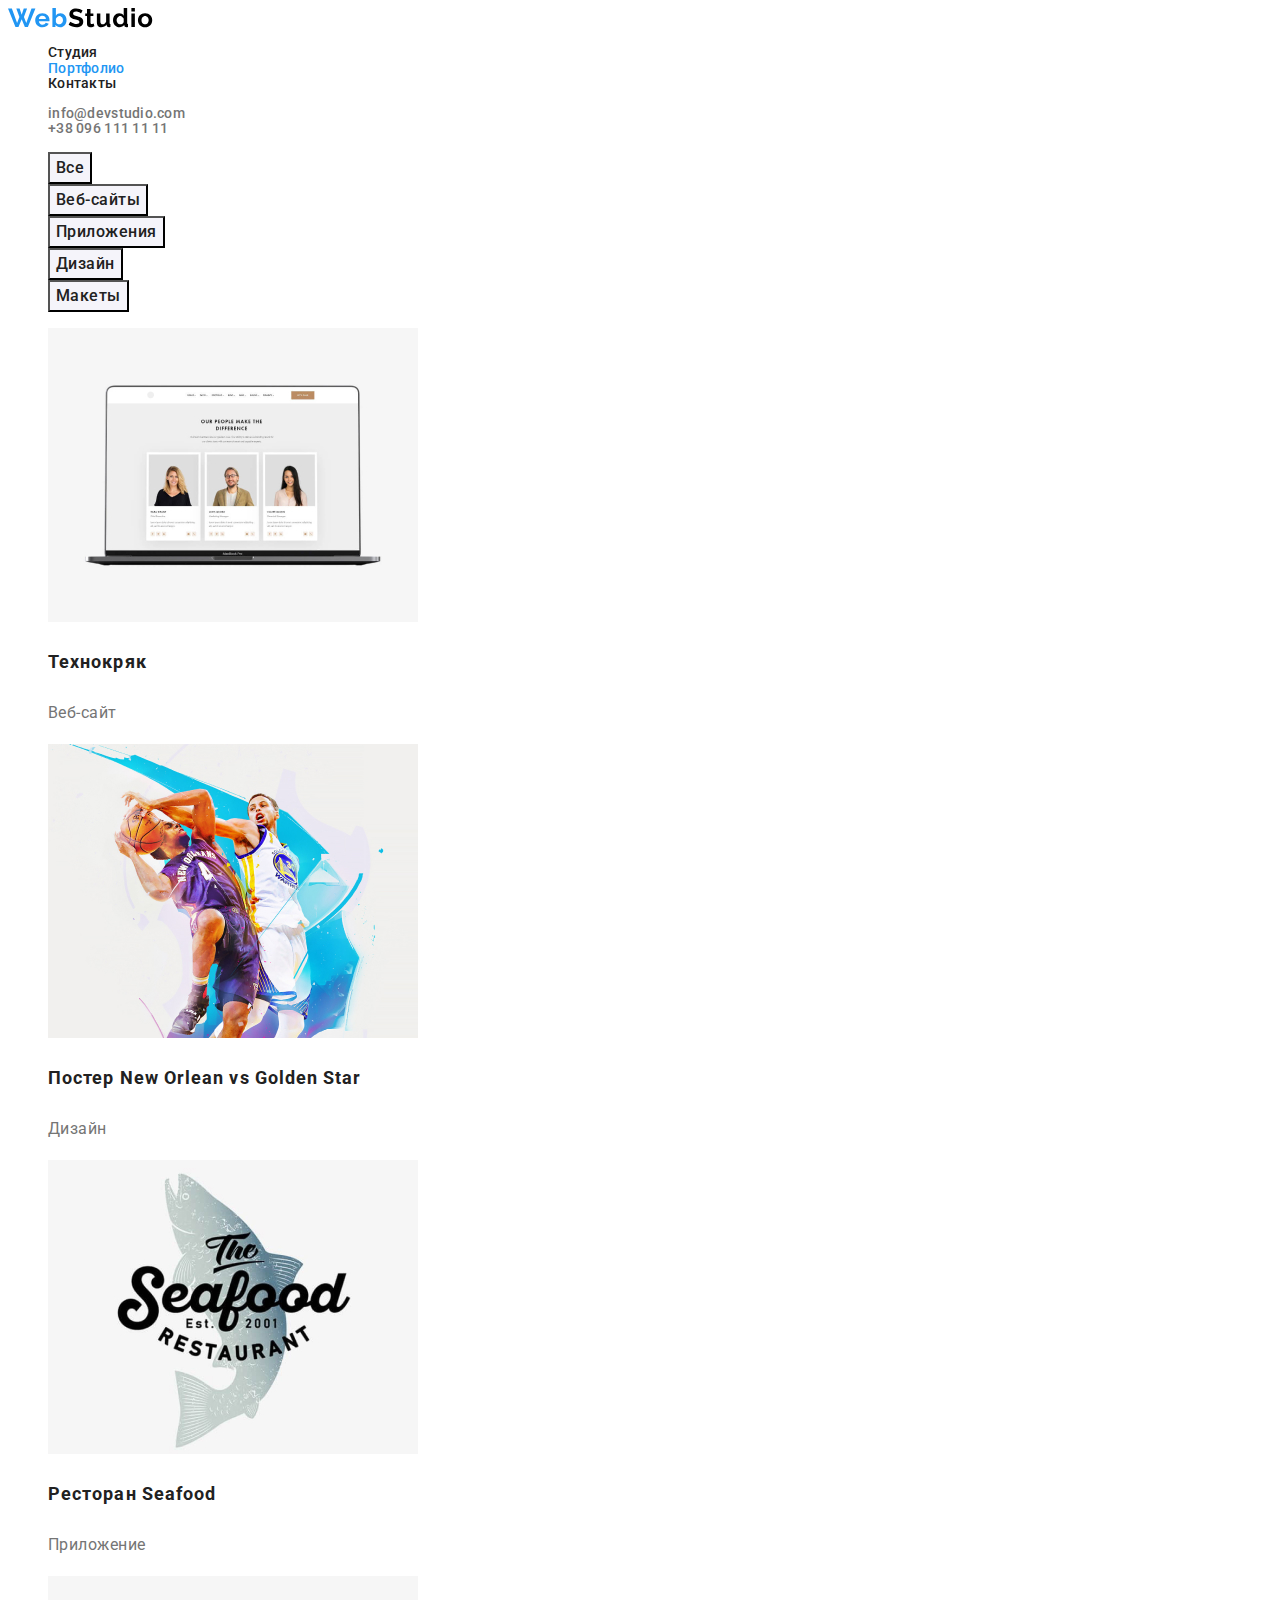
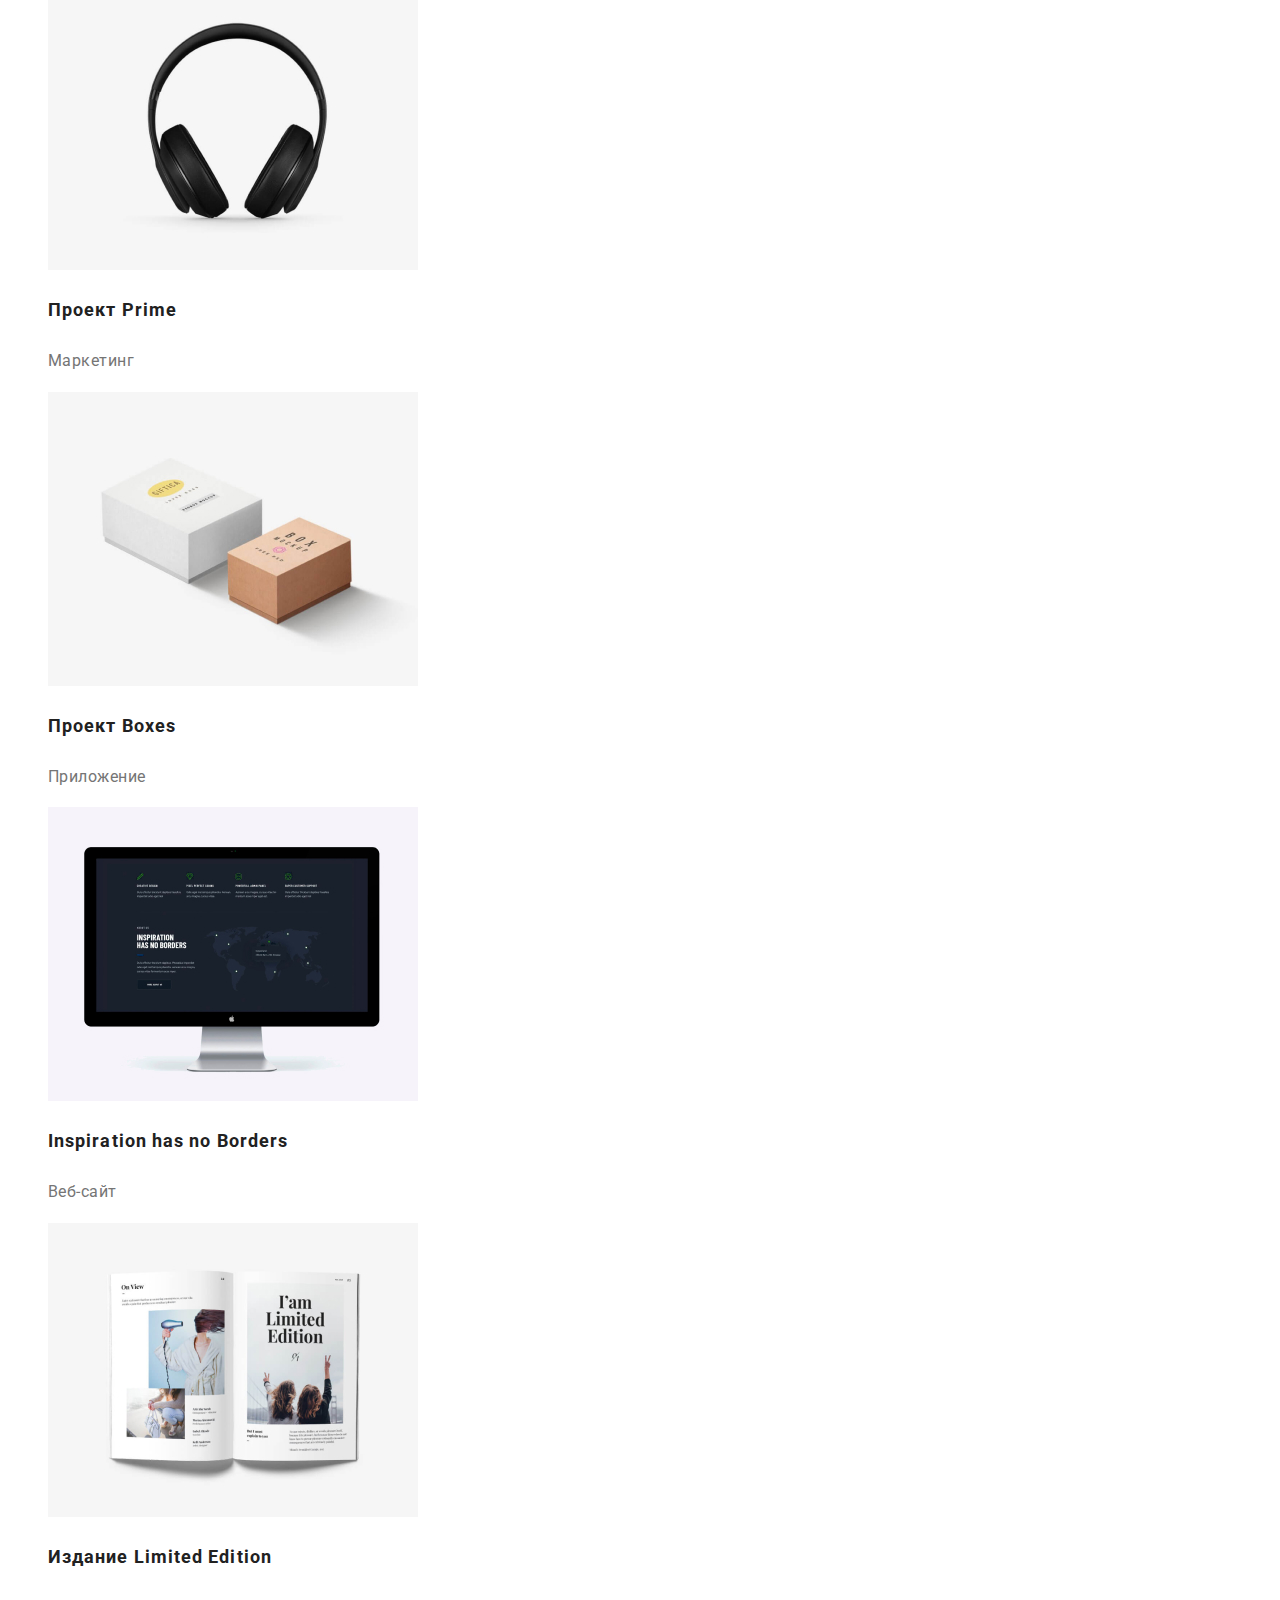
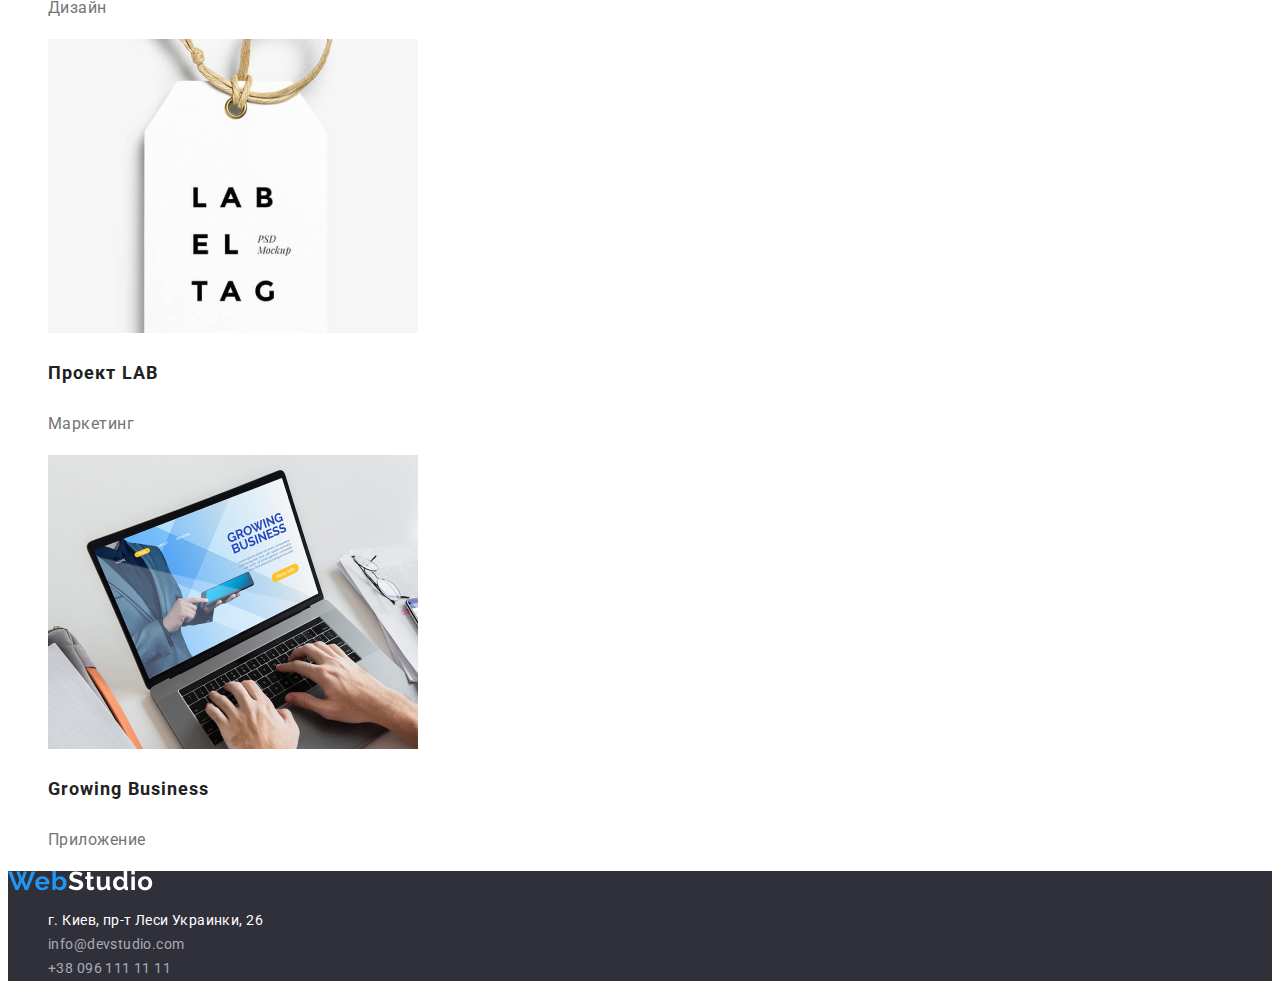
==== portfolio.html @ 73bbd06a "Added files from previous hw" ====
<!DOCTYPE html>
<html lang="en">
<head>
    <meta charset="UTF-8">
    <meta name="viewport" content="width=device-width, initial-scale=1.0">
    <title>Портфолио</title>
    <link rel="preconnect" href="https://fonts.gstatic.com">
    <link href="https://fonts.googleapis.com/css2?family=Roboto:wght@400;500;700;900&display=swap" rel="stylesheet">
    <link rel="stylesheet" href="./css/styles.css">
</head>
<body>
    <header class="site-header">
        <nav>
            <a href="index.html" class="logo">
                <img src="images/WebStudio.svg" alt="Логотип">
            </a>
            <ul class="navigation list">
                <li><a href="index.html">Студия</a></li>
                <li><a class="current" href="./portfolio.html">Портфолио</a></li>
                <li><a href="">Контакты</a></li>
            </ul>
        </nav>
        <ul class="header-contacts list">
            <li><a href="mailto:info@devstudio.com">info@devstudio.com</a></li>
            <li><a href="tel:380961111111">+38 096 111 11 11</a></li>
        </ul>
    </header>
    <main>
        <section>
            <ul class="list filters">
                <li><button type="button">Все</button></li>
                <li><button type="button">Веб-сайты</button></li>
                <li><button type="button">Приложения</button></li>
                <li><button type="button">Дизайн</button></li>
                <li><button type="button">Макеты</button></li>
            </ul>
            <ul class="list portfolio">
                <li>
                    <a href="">
                        <img src="images/technokryak.jpg" alt="website mockup">
                        <h3>Технокряк</h3>
                        <p>Веб-сайт</p>
                    </a>
                </li>
                <li>
                    <a href="">
                        <img src="images/poster.jpg" alt="basketball players">
                        <h3>Постер New Orlean vs Golden Star</h3>
                        <p>Дизайн</p>
                    </a>
                </li><li>
                    <a href="">
                        <img src="images/seafood.jpg" alt="reustorant's logo">
                        <h3>Ресторан Seafood</h3>
                        <p>Приложение</p>
                    </a>
                </li><li>
                    <a href="">
                        <img src="images/prime.jpg" alt="headphones">
                        <h3>Проект Prime</h3>
                        <p>Маркетинг</p>
                    </a>
                </li><li>
                    <a href="">
                        <img src="images/boxes.jpg" alt="boxes">
                        <h3>Проект Boxes</h3>
                        <p>Приложение</p>
                    </a>
                </li><li>
                    <a href="">
                        <img src="images/inspiration.jpg" alt="website mockup">
                        <h3>Inspiration has no Borders</h3>
                        <p>Веб-сайт</p>
                    </a>
                </li><li>
                    <a href="">
                        <img src="images/limited.jpg" alt="book mockup">
                        <h3>Издание Limited Edition</h3>
                        <p>Дизайн</p>
                    </a>
                </li><li>
                    <a href="">
                        <img src="images/lab.jpg" alt="label mockup">
                        <h3>Проект LAB</h3>
                        <p>Маркетинг</p>
                    </a>
                </li><li>
                    <a href="">
                        <img src="images/business.jpg" alt="application mockup">
                        <h3>Growing Business</h3>
                        <p>Приложение</p>
                    </a>
                </li>
            </ul>
        </section>
    </main>
    <footer class="site-footer">
        <a href="index.html" class="logo">
            <img src="images/FooterLogo.svg" alt="Логотип">
        </a>
        <address class="footer-contacts">
            <ul class="list">
                <li>г. Киев, пр-т Леси Украинки, 26</li>
                <li><a href="mailto:info@devstudio.com">info@devstudio.com</a></li>
                <li><a href="tel:+380961111111">+38 096 111 11 11</a></li>
            </ul>
        </address>
    </footer>
</body>
</html>
---- css/styles.css ----
:root {
  --primary-text-color: #212121;
  --secondary-text-color: #757575;
  --accent-color: #2196f3;
  --secondary-accent-color: #ffffff;
  --hero-background-color: #2f303a;
  --primary-background: #ffffff;
  --secondary-background: #f5f4fa;
}

body {
  font-family: "Roboto", sans-serif;
  background-color: var(--primary-background);
}

/* Header */

.navigation a {
  color: var(--primary-text-color);
  text-decoration: none;
}

.site-header a:hover,
.site-header a:focus {
  color: var(--accent-color);
}

.header-contacts a {
  color: var(--secondary-text-color);
  text-decoration: none;
}

.site-header {
  font-weight: 500;
  font-size: 14px;
  line-height: 1.1;
  letter-spacing: 0.02em;
}

.navigation .current {
  color: var(--accent-color);
}

/* Hero */

.hero {
  background-color: var(--hero-background-color);

  text-align: center;
  letter-spacing: 0.06em;
}

.hero h1 {
  color: var(--secondary-accent-color);

  font-weight: 900;
  font-size: 44px;
  line-height: 1.36;
  text-transform: uppercase;
}

.hero a {
  color: var(--secondary-accent-color);
  background-color: var(--accent-color);

  font-weight: 700;
  font-size: 16px;
  line-height: 1.87;
  text-decoration: none;
}

/* Main index.html */

.advantages h3 {
  color: var(--primary-text-color);

  font-weight: 700;
  font-size: 14px;
  line-height: 1.14;
  letter-spacing: 0.03em;
  text-transform: uppercase;
}

.advantages p {
  color: var(--secondary-text-color);

  font-weight: 400;
  font-size: 14px;
  line-height: 1.71;
  letter-spacing: 0.03em;
}

.header {
  color: var(--primary-text-color);

  font-weight: 700;
  font-size: 36px;
  line-height: 1.16;
  letter-spacing: 0.03em;
}

.team {
  background-color: var(--secondary-background);
}

.team .list {
  color: var(--primary-text-color);

  font-weight: 500;
  font-size: 16px;
  line-height: 1.8;
  letter-spacing: 0.03em;
}

.team p {
  color: var(--secondary-text-color);

  font-weight: 400;
}

.list {
  list-style: none;
  font-style: normal;
}

/* Footer */

.site-footer {
  background: var(--hero-background-color);
}

.footer-contacts {
  color: var(--secondary-accent-color);

  font-weight: 400;
  font-size: 14px;
  line-height: 1.71;
  letter-spacing: 0.03em;
}

.footer-contacts a {
  color: rgba(255, 255, 255, 0.6);

  text-decoration: none;
}

/* Main portfolio.html */

.filters button {
  background-color: var(--secondary-background);
  color: var(--primary-text-color);

  font-family: inherit;
  font-weight: 500;
  font-size: 16px;
  line-height: 1.62;
  letter-spacing: 0.03em;
}

.filters button:hover,
.filters button:focus,
.filters button:active {
  background-color: var(--accent-color);
  color: var(--secondary-accent-color);
}

.portfolio a {
  text-decoration: none;
}

.portfolio h3 {
  color: var(--primary-text-color);

  font-weight: 700;
  font-size: 18px;
  line-height: 2;
  letter-spacing: 0.06em;
}

.portfolio p {
  color: var(--secondary-text-color);

  font-weight: 400;
  font-size: 16px;
  line-height: 1.87;
  letter-spacing: 0.03em;
}
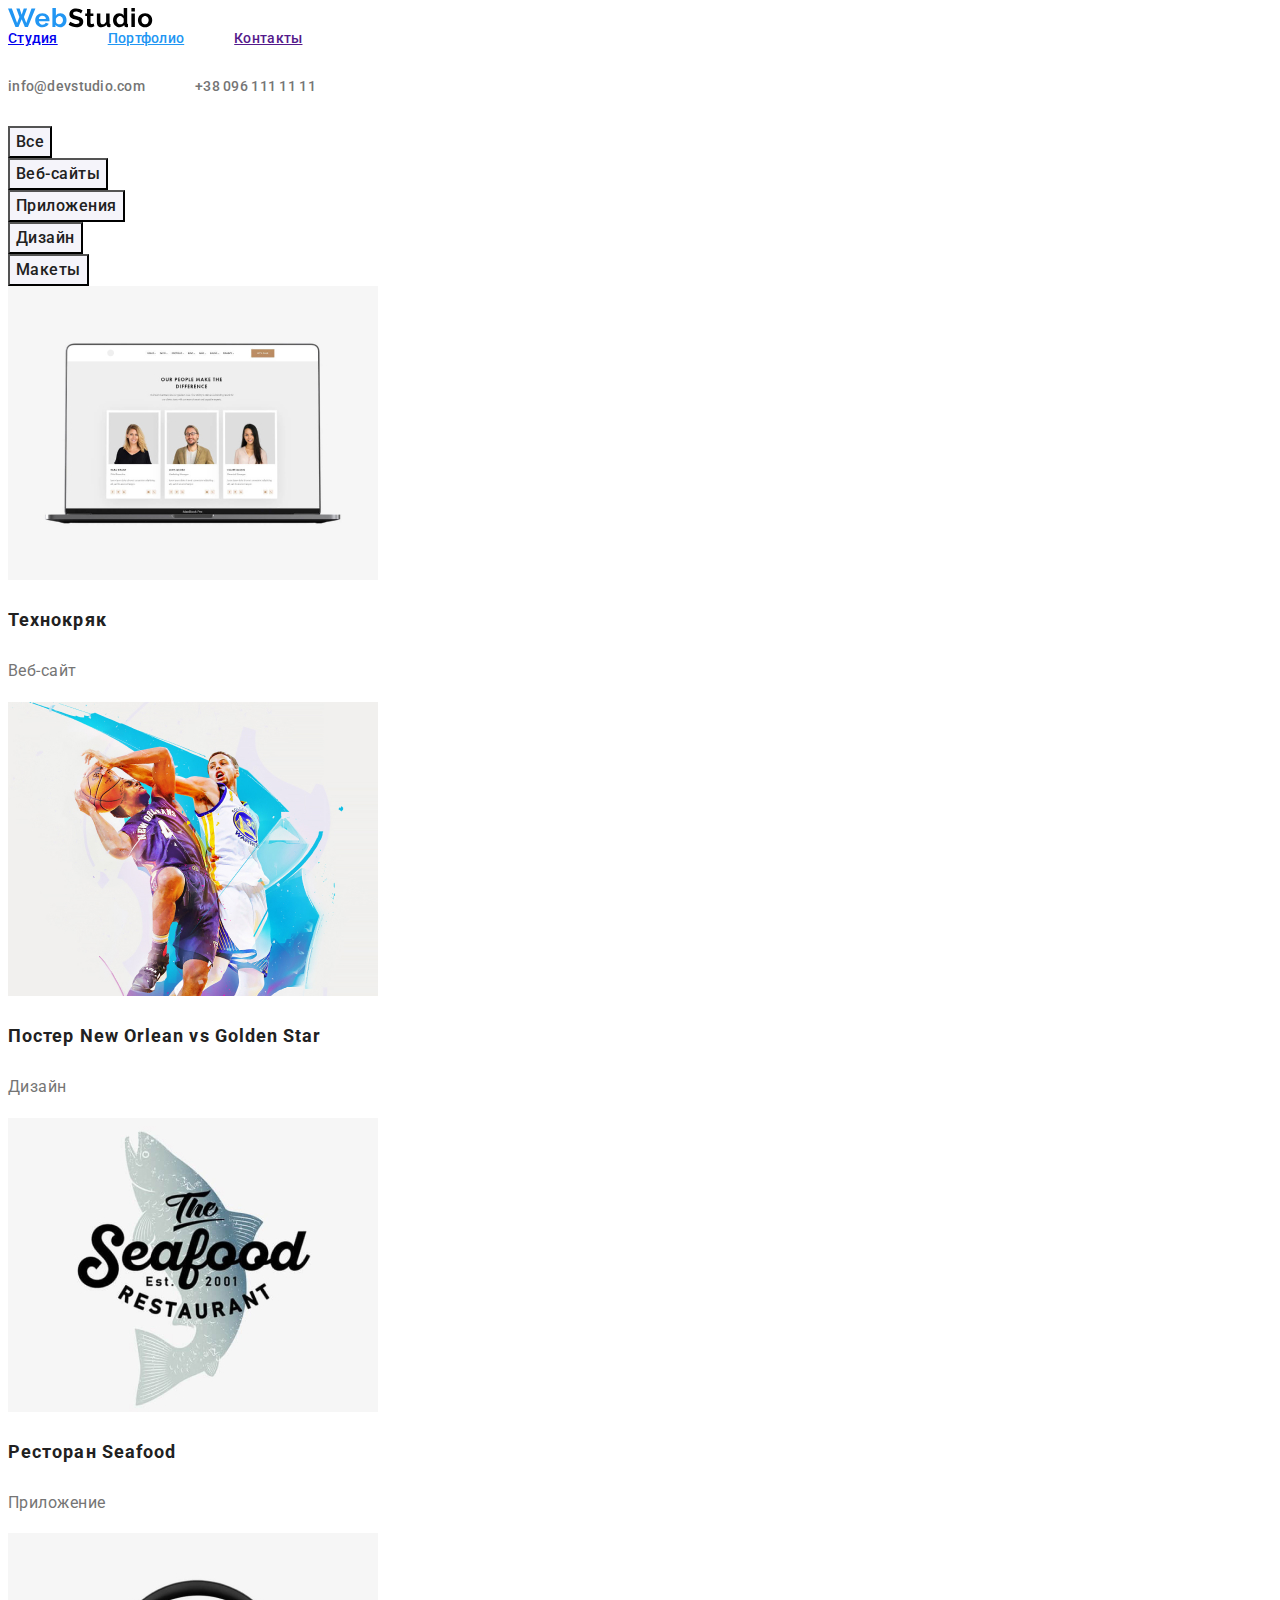
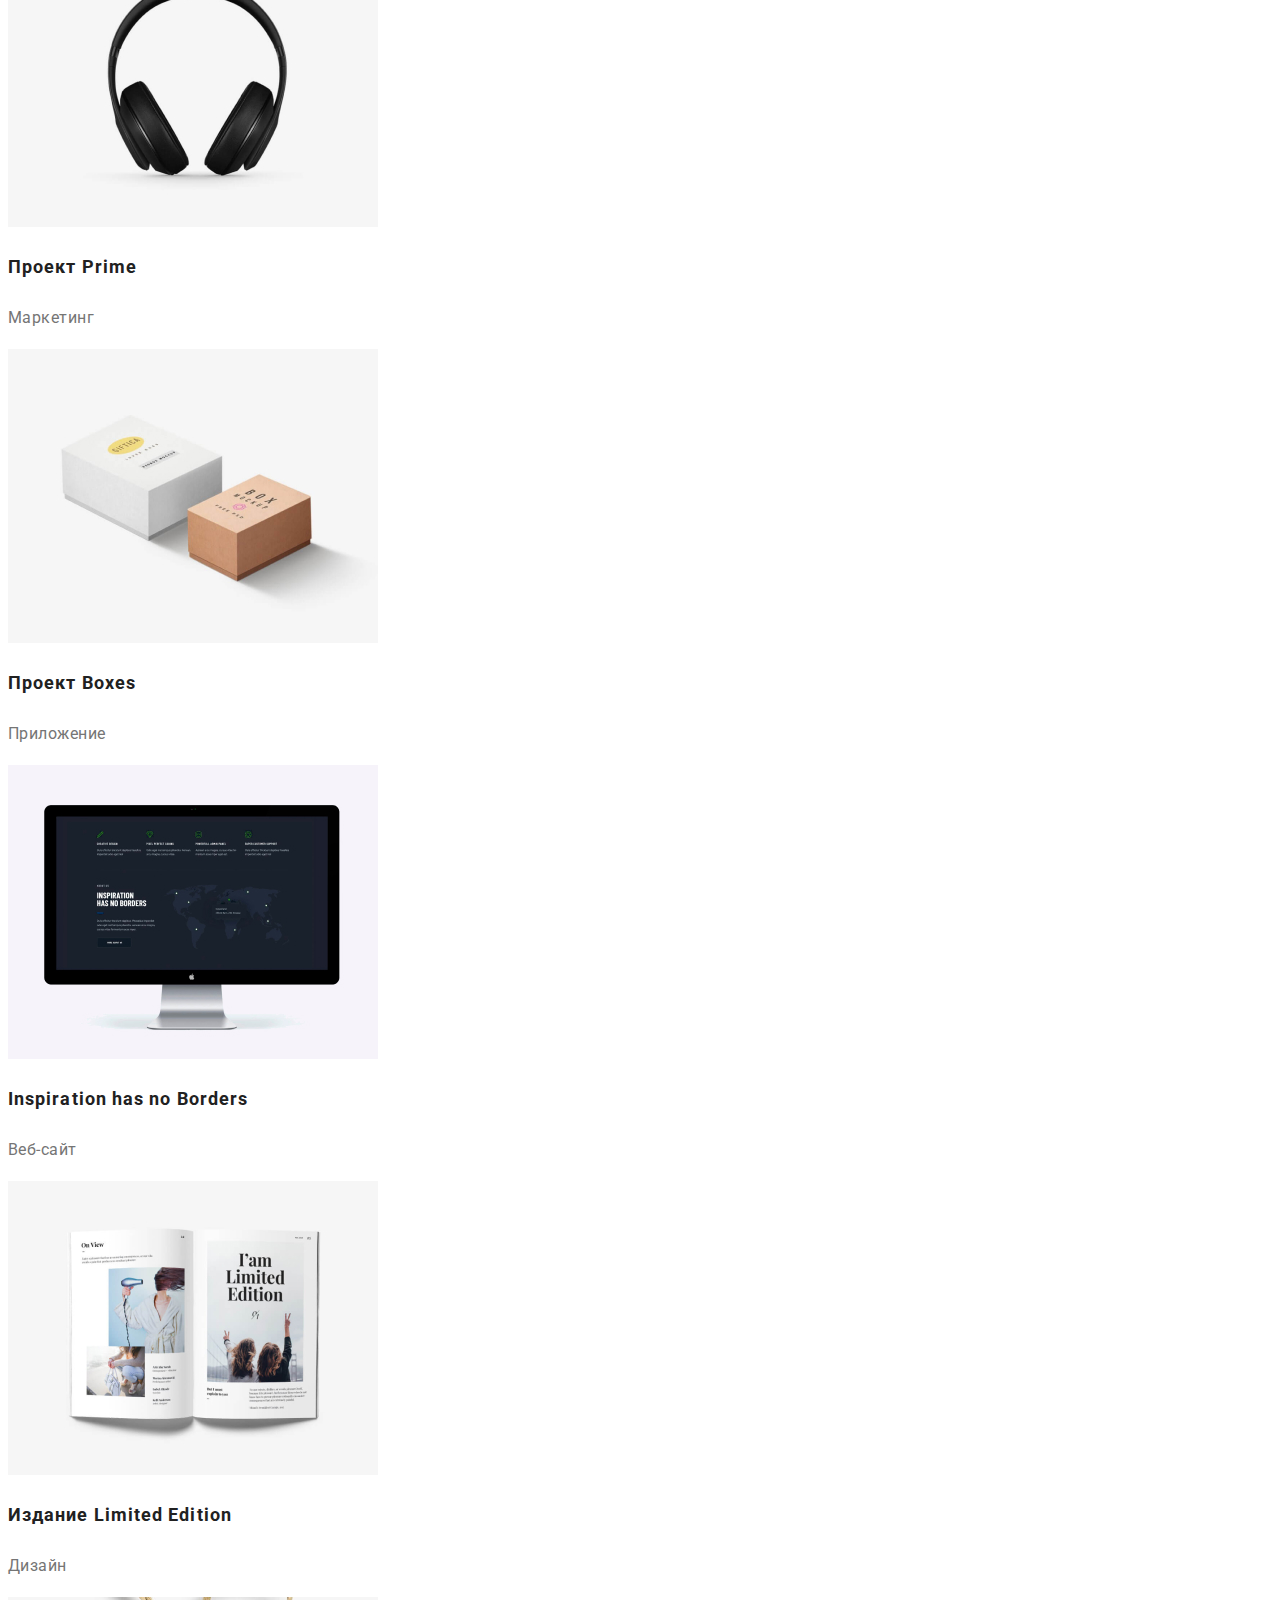
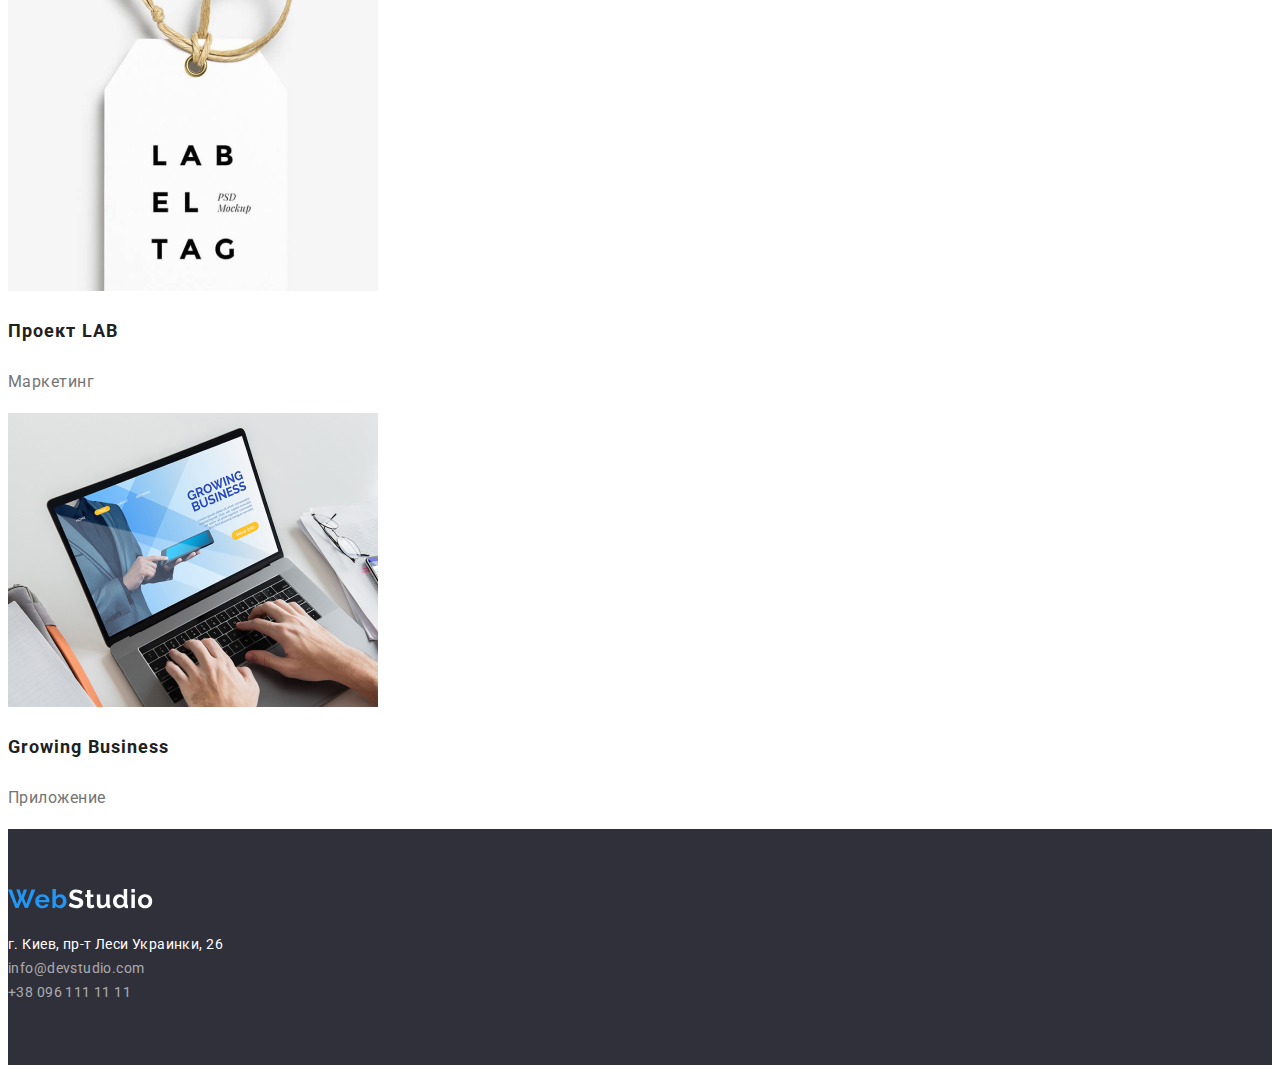
==== commit dc426a53: "Added geometry for index.html" ====
--- a/portfolio.html
+++ b/portfolio.html
@@ -6,6 +6,9 @@
     <title>Портфолио</title>
     <link rel="preconnect" href="https://fonts.gstatic.com">
     <link href="https://fonts.googleapis.com/css2?family=Roboto:wght@400;500;700;900&display=swap" rel="stylesheet">
+    <link rel="stylesheet" href="https://cdnjs.cloudflare.com/ajax/libs/modern-normalize/1.0.0/modern-normalize.min.css"
+        integrity="sha512-ISS7cAi1PEhQ8jnbJpJZMd29NlhNj4AWYyLOSp2CE/CsHxTCu+r+t0D2yoJudVrd0/8fTVPUVDzY5Tvli75u/g=="
+        crossorigin="anonymous" />
     <link rel="stylesheet" href="./css/styles.css">
 </head>
 <body>
--- a/css/styles.css
+++ b/css/styles.css
@@ -13,9 +13,45 @@
   background-color: var(--primary-background);
 }
 
+/* Utility */
+
+.list {
+  list-style: none;
+  font-style: normal;
+  margin: 0;
+  padding: 0;
+}
+
+.container {
+  width: 1170px;
+  padding-left: 15px;
+  padding-right: 15px;
+  margin: 0 auto;
+  display: flex;
+  text-align: center;
+}
+
 /* Header */
 
-.navigation a {
+.navigation .list {
+  display: flex;
+  text-align: center;
+  padding-left: 93px;
+}
+
+.navigation li:not(:last-child) {
+  margin-right: 50px;
+}
+
+.navigation {
+  display: flex;
+  align-items: center;
+}
+
+.navigation .link {
+  display: block;
+  padding: 33px 0;
+
   color: var(--primary-text-color);
   text-decoration: none;
 }
@@ -25,9 +61,24 @@
   color: var(--accent-color);
 }
 
+.header-contacts {
+  display: flex;
+  margin-left: auto;
+}
+
 .header-contacts a {
+  padding: 32px 0;
+
   color: var(--secondary-text-color);
   text-decoration: none;
+}
+
+.header-contacts li {
+  display: flex;
+}
+
+.header-contacts li:not(:last-child) {
+  margin-right: 50px;
 }
 
 .site-header {
@@ -51,6 +102,8 @@
 }
 
 .hero h1 {
+  margin: 0;
+
   color: var(--secondary-accent-color);
 
   font-weight: 900;
@@ -60,6 +113,11 @@
 }
 
 .hero a {
+  display: inline-block;
+  padding: 11px 32px;
+  box-shadow: 0px 4px 4px rgba(0, 0, 0, 0.15);
+  border-radius: 4px;
+
   color: var(--secondary-accent-color);
   background-color: var(--accent-color);
 
@@ -71,7 +129,18 @@
 
 /* Main index.html */
 
+.advantages .list {
+  display: flex;
+  margin-top: 94px;
+}
+
+.advantages .item:not(:last-child) {
+  margin-right: 30px;
+}
+
 .advantages h3 {
+  margin: 0;
+
   color: var(--primary-text-color);
 
   font-weight: 700;
@@ -79,18 +148,25 @@
   line-height: 1.14;
   letter-spacing: 0.03em;
   text-transform: uppercase;
+  text-align: left;
 }
 
 .advantages p {
+  margin: 10px 0 0;
+
   color: var(--secondary-text-color);
 
   font-weight: 400;
   font-size: 14px;
   line-height: 1.71;
   letter-spacing: 0.03em;
+  text-align: left;
 }
 
 .header {
+  text-align: center;
+  margin: 0 0 50px;
+
   color: var(--primary-text-color);
 
   font-weight: 700;
@@ -99,11 +175,46 @@
   letter-spacing: 0.03em;
 }
 
+.activities {
+  padding-top: 94px;
+}
+
+.activities .list {
+  display: flex;
+}
+
+.activities .item:not(:last-child) {
+  margin-right: 30px;
+}
+
+.activities .item {
+  margin-bottom: 94px;
+}
+
 .team {
+  padding: 94px 0;
   background-color: var(--secondary-background);
 }
 
+.team .item {
+  padding-bottom: 30px;
+
+  box-shadow: 0px 1px 3px rgba(0, 0, 0, 0.12), 0px 1px 1px rgba(0, 0, 0, 0.14),
+    0px 2px 1px rgba(0, 0, 0, 0.2);
+  border-radius: 0px 0px 4px 4px;
+  background-color: var(--primary-background);
+}
+
+.team .item:not(:last-child) {
+  margin-right: 30px;
+}
+
 .team .list {
+  display: flex;
+}
+
+.team h3 {
+  margin: 30px 0 0;
   color: var(--primary-text-color);
 
   font-weight: 500;
@@ -113,23 +224,27 @@
 }
 
 .team p {
+  margin: 10px 0 0;
   color: var(--secondary-text-color);
 
   font-weight: 400;
 }
 
-.list {
-  list-style: none;
-  font-style: normal;
-}
-
 /* Footer */
 
+.site-footer .container {
+  flex-direction: column;
+  align-items: flex-start;
+}
+
 .site-footer {
+  padding: 60px 0;
+
   background: var(--hero-background-color);
 }
 
 .footer-contacts {
+  margin-top: 20px;
   color: var(--secondary-accent-color);
 
   font-weight: 400;
@@ -144,6 +259,13 @@
   text-decoration: none;
 }
 
+.footer-contacts .item {
+  text-align: left;
+}
+
+.footer-contacts .item:not(:last-child) {
+  margin-bottom: 9px;
+}
 /* Main portfolio.html */
 
 .filters button {
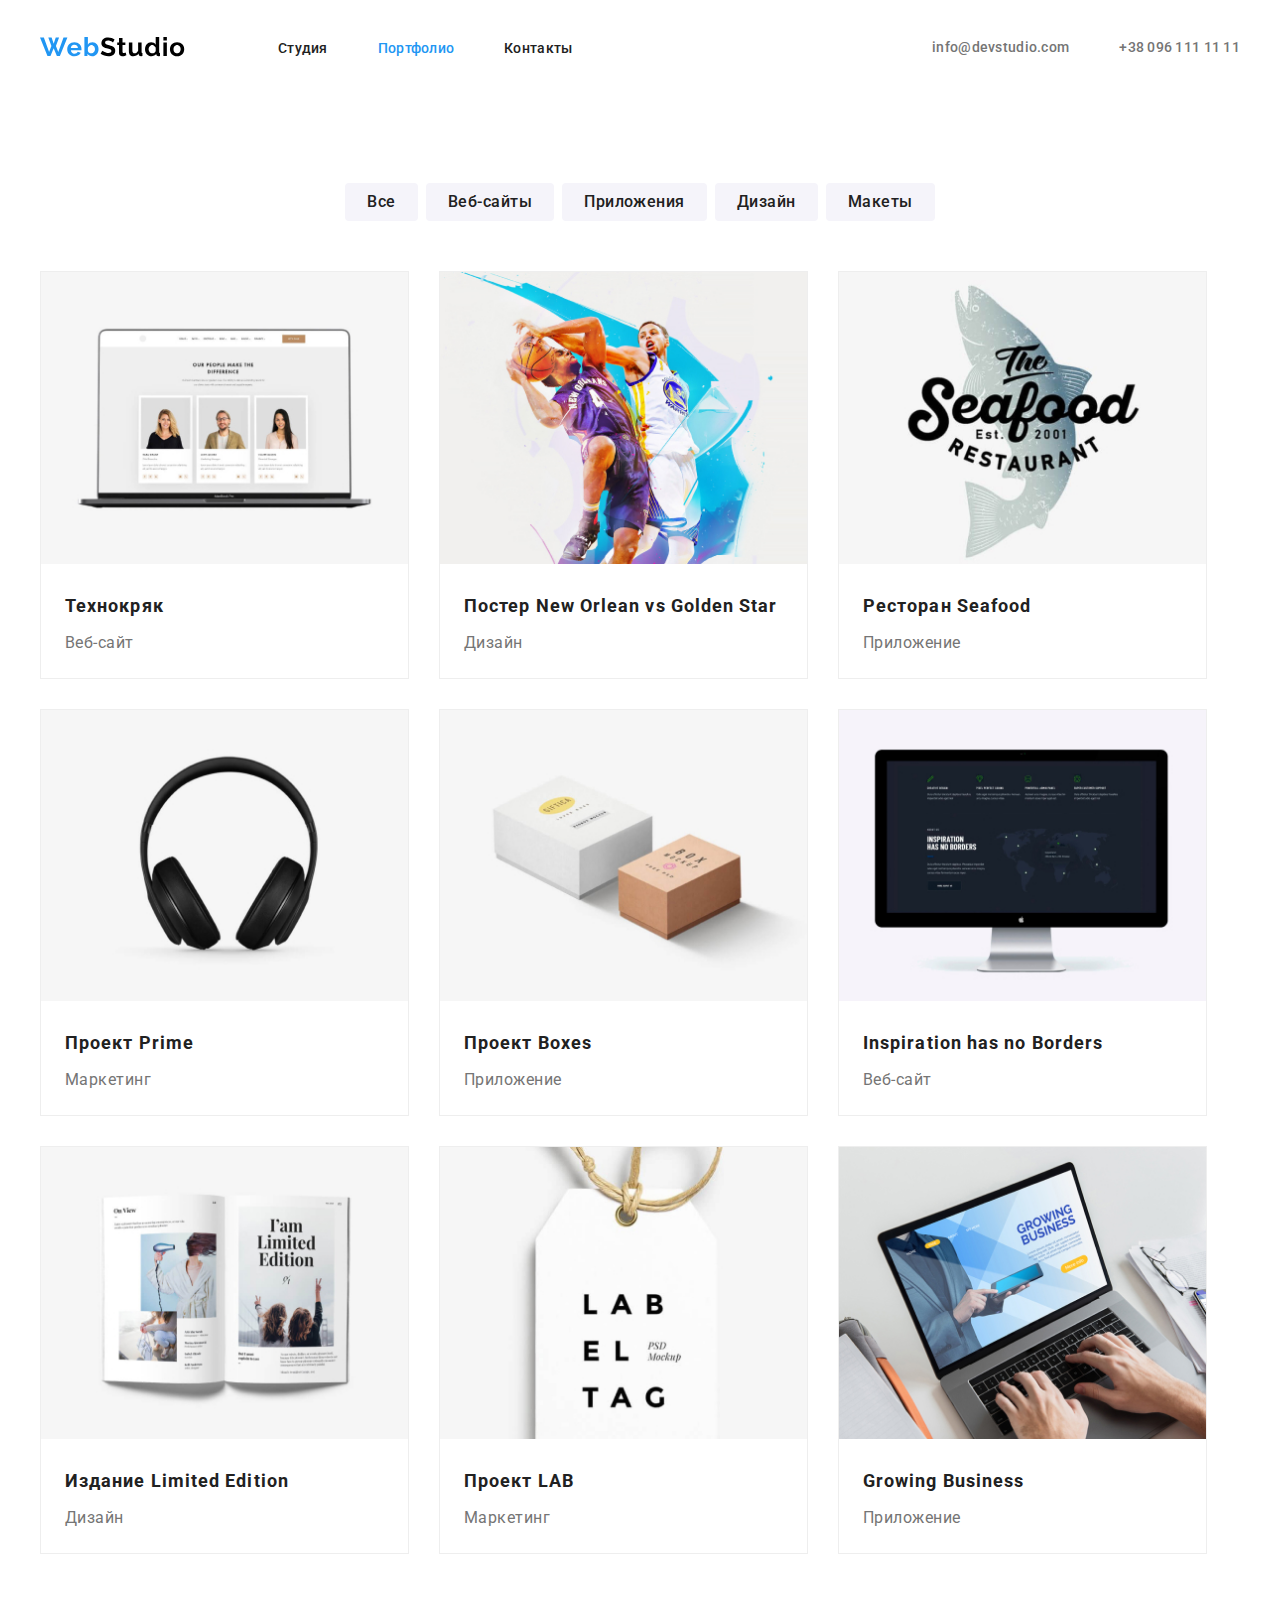
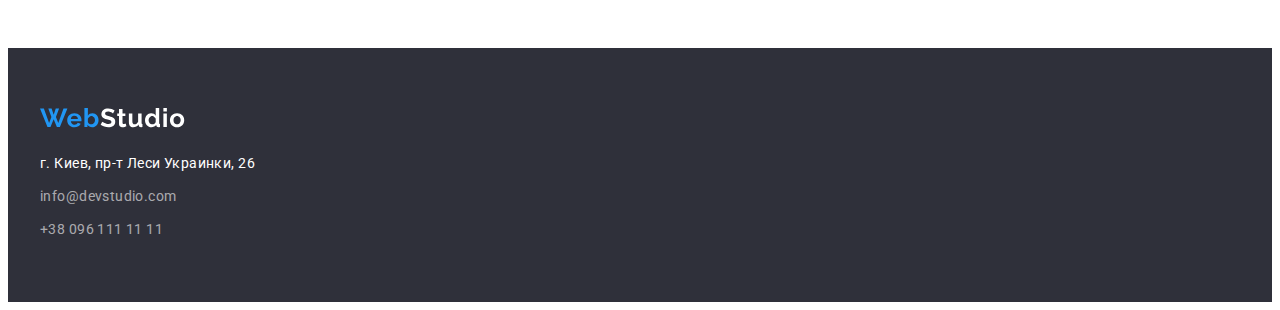
==== commit 5b82883c: "added geometry for portfolio.html" ====
--- a/portfolio.html
+++ b/portfolio.html
@@ -13,101 +13,114 @@
 </head>
 <body>
     <header class="site-header">
-        <nav>
-            <a href="index.html" class="logo">
-                <img src="images/WebStudio.svg" alt="Логотип">
-            </a>
-            <ul class="navigation list">
-                <li><a href="index.html">Студия</a></li>
-                <li><a class="current" href="./portfolio.html">Портфолио</a></li>
-                <li><a href="">Контакты</a></li>
+        <div class="container">
+            <nav class="navigation">
+                <a href="index.html" class="logo">
+                    <img src="images/WebStudio.svg" alt="Логотип">
+                </a>
+                <ul class="list">
+                    <li><a class="link" href="index.html">Студия</a></li>
+                    <li><a class="current link" href="./portfolio.html">Портфолио</a></li>
+                    <li><a class="link" href="">Контакты</a></li>
+                </ul>
+            </nav>
+            <ul class="header-contacts list">
+                <li><a href="mailto:info@devstudio.com">info@devstudio.com</a></li>
+                <li><a href="tel:380961111111">+38 096 111 11 11</a></li>
             </ul>
-        </nav>
-        <ul class="header-contacts list">
-            <li><a href="mailto:info@devstudio.com">info@devstudio.com</a></li>
-            <li><a href="tel:380961111111">+38 096 111 11 11</a></li>
-        </ul>
+        </div>
     </header>
     <main>
-        <section>
-            <ul class="list filters">
-                <li><button type="button">Все</button></li>
-                <li><button type="button">Веб-сайты</button></li>
-                <li><button type="button">Приложения</button></li>
-                <li><button type="button">Дизайн</button></li>
-                <li><button type="button">Макеты</button></li>
-            </ul>
-            <ul class="list portfolio">
-                <li>
-                    <a href="">
-                        <img src="images/technokryak.jpg" alt="website mockup">
-                        <h3>Технокряк</h3>
-                        <p>Веб-сайт</p>
-                    </a>
-                </li>
-                <li>
-                    <a href="">
-                        <img src="images/poster.jpg" alt="basketball players">
-                        <h3>Постер New Orlean vs Golden Star</h3>
-                        <p>Дизайн</p>
-                    </a>
-                </li><li>
-                    <a href="">
-                        <img src="images/seafood.jpg" alt="reustorant's logo">
-                        <h3>Ресторан Seafood</h3>
-                        <p>Приложение</p>
-                    </a>
-                </li><li>
-                    <a href="">
-                        <img src="images/prime.jpg" alt="headphones">
-                        <h3>Проект Prime</h3>
-                        <p>Маркетинг</p>
-                    </a>
-                </li><li>
-                    <a href="">
-                        <img src="images/boxes.jpg" alt="boxes">
-                        <h3>Проект Boxes</h3>
-                        <p>Приложение</p>
-                    </a>
-                </li><li>
-                    <a href="">
-                        <img src="images/inspiration.jpg" alt="website mockup">
-                        <h3>Inspiration has no Borders</h3>
-                        <p>Веб-сайт</p>
-                    </a>
-                </li><li>
-                    <a href="">
-                        <img src="images/limited.jpg" alt="book mockup">
-                        <h3>Издание Limited Edition</h3>
-                        <p>Дизайн</p>
-                    </a>
-                </li><li>
-                    <a href="">
-                        <img src="images/lab.jpg" alt="label mockup">
-                        <h3>Проект LAB</h3>
-                        <p>Маркетинг</p>
-                    </a>
-                </li><li>
-                    <a href="">
-                        <img src="images/business.jpg" alt="application mockup">
-                        <h3>Growing Business</h3>
-                        <p>Приложение</p>
-                    </a>
-                </li>
-            </ul>
+        <section class="portfolio-main">
+            <div class="container">
+                <ul class="list filters">
+                    <li class="item"><button type="button">Все</button></li>
+                    <li class="item"><button type="button">Веб-сайты</button></li>
+                    <li class="item"><button type="button">Приложения</button></li>
+                    <li class="item"><button type="button">Дизайн</button></li>
+                    <li class="item"><button type="button">Макеты</button></li>
+                </ul>
+                <ul class="list portfolio">
+                    <li class="item">
+                        <a href="">
+                            <img src="images/technokryak.jpg" alt="website mockup">
+                            <h3>Технокряк</h3>
+                            <p>Веб-сайт</p>
+                        </a>
+                    </li>
+                    <li class="item">
+                        <a href="">
+                            <img src="images/poster.jpg" alt="basketball players">
+                            <h3>Постер New Orlean vs Golden Star</h3>
+                            <p>Дизайн</p>
+                        </a>
+                    </li>
+                    <li class="item">
+                        <a href="">
+                            <img src="images/seafood.jpg" alt="reustorant's logo">
+                            <h3>Ресторан Seafood</h3>
+                            <p>Приложение</p>
+                        </a>
+                    </li>
+                    <li class="item">
+                        <a href="">
+                            <img src="images/prime.jpg" alt="headphones">
+                            <h3>Проект Prime</h3>
+                            <p>Маркетинг</p>
+                        </a>
+                    </li>
+                    <li class="item">
+                        <a href="">
+                            <img src="images/boxes.jpg" alt="boxes">
+                            <h3>Проект Boxes</h3>
+                            <p>Приложение</p>
+                        </a>
+                    </li>
+                    <li class="item">
+                        <a href="">
+                            <img src="images/inspiration.jpg" alt="website mockup">
+                            <h3>Inspiration has no Borders</h3>
+                            <p>Веб-сайт</p>
+                        </a>
+                    </li>
+                    <li class="item">
+                        <a href="">
+                            <img src="images/limited.jpg" alt="book mockup">
+                            <h3>Издание Limited Edition</h3>
+                            <p>Дизайн</p>
+                        </a>
+                    </li>
+                    <li class="item">
+                        <a href="">
+                            <img src="images/lab.jpg" alt="label mockup">
+                            <h3>Проект LAB</h3>
+                            <p>Маркетинг</p>
+                        </a>
+                    </li>
+                    <li class="item">
+                        <a href="">
+                            <img src="images/business.jpg" alt="application mockup">
+                            <h3>Growing Business</h3>
+                            <p>Приложение</p>
+                        </a>
+                    </li>
+                </ul>
+            </div>
         </section>
     </main>
     <footer class="site-footer">
-        <a href="index.html" class="logo">
-            <img src="images/FooterLogo.svg" alt="Логотип">
-        </a>
-        <address class="footer-contacts">
-            <ul class="list">
-                <li>г. Киев, пр-т Леси Украинки, 26</li>
-                <li><a href="mailto:info@devstudio.com">info@devstudio.com</a></li>
-                <li><a href="tel:+380961111111">+38 096 111 11 11</a></li>
-            </ul>
-        </address>
+        <div class="container">
+            <a href="index.html" class="logo">
+                <img src="images/FooterLogo.svg" alt="Логотип">
+            </a>
+            <address class="footer-contacts">
+                <ul class="list">
+                    <li class="item">г. Киев, пр-т Леси Украинки, 26</li>
+                    <li class="item"><a href="mailto:info@devstudio.com">info@devstudio.com</a></li>
+                    <li class="item"><a href="tel:+380961111111">+38 096 111 11 11</a></li>
+                </ul>
+            </address>
+        </div>
     </footer>
 </body>
 </html>--- a/css/styles.css
+++ b/css/styles.css
@@ -23,7 +23,7 @@
 }
 
 .container {
-  width: 1170px;
+  width: 1200px;
   padding-left: 15px;
   padding-right: 15px;
   margin: 0 auto;
@@ -268,9 +268,31 @@
 }
 /* Main portfolio.html */
 
+.portfolio-main {
+  padding: 94px 0;
+}
+
+.portfolio-main .container {
+  flex-direction: column;
+  align-items: center;
+}
+
+.filters {
+  display: flex;
+  margin-bottom: 50px;
+}
+
+.filters .item:not(:last-child) {
+  margin-right: 8px;
+}
+
 .filters button {
+  padding: 6px 22px;
+
   background-color: var(--secondary-background);
   color: var(--primary-text-color);
+  border: transparent;
+  border-radius: 4px;
 
   font-family: inherit;
   font-weight: 500;
@@ -284,6 +306,33 @@
 .filters button:active {
   background-color: var(--accent-color);
   color: var(--secondary-accent-color);
+  outline: none;
+  box-shadow: 0px 3px 1px rgba(0, 0, 0, 0.1), 0px 1px 2px rgba(0, 0, 0, 0.08),
+    0px 2px 2px rgba(0, 0, 0, 0.12);
+}
+
+.portfolio .item {
+  padding-bottom: 20px;
+  background-color: var(--primary-background);
+  border: 1px solid #eeeeee;
+  text-align: left;
+}
+
+.portfolio {
+  display: flex;
+  flex-wrap: wrap;
+}
+
+.portfolio .item:not(:nth-child(3n)) {
+  margin-right: 30px;
+}
+
+.portfolio .item:not(:nth-last-child(-n + 3)) {
+  margin-bottom: 30px;
+}
+
+.portfolio img {
+  width: 367px;
 }
 
 .portfolio a {
@@ -291,6 +340,8 @@
 }
 
 .portfolio h3 {
+  margin: 20px auto 0 24px;
+
   color: var(--primary-text-color);
 
   font-weight: 700;
@@ -300,6 +351,7 @@
 }
 
 .portfolio p {
+  margin: 4px auto 0 24px;
   color: var(--secondary-text-color);
 
   font-weight: 400;
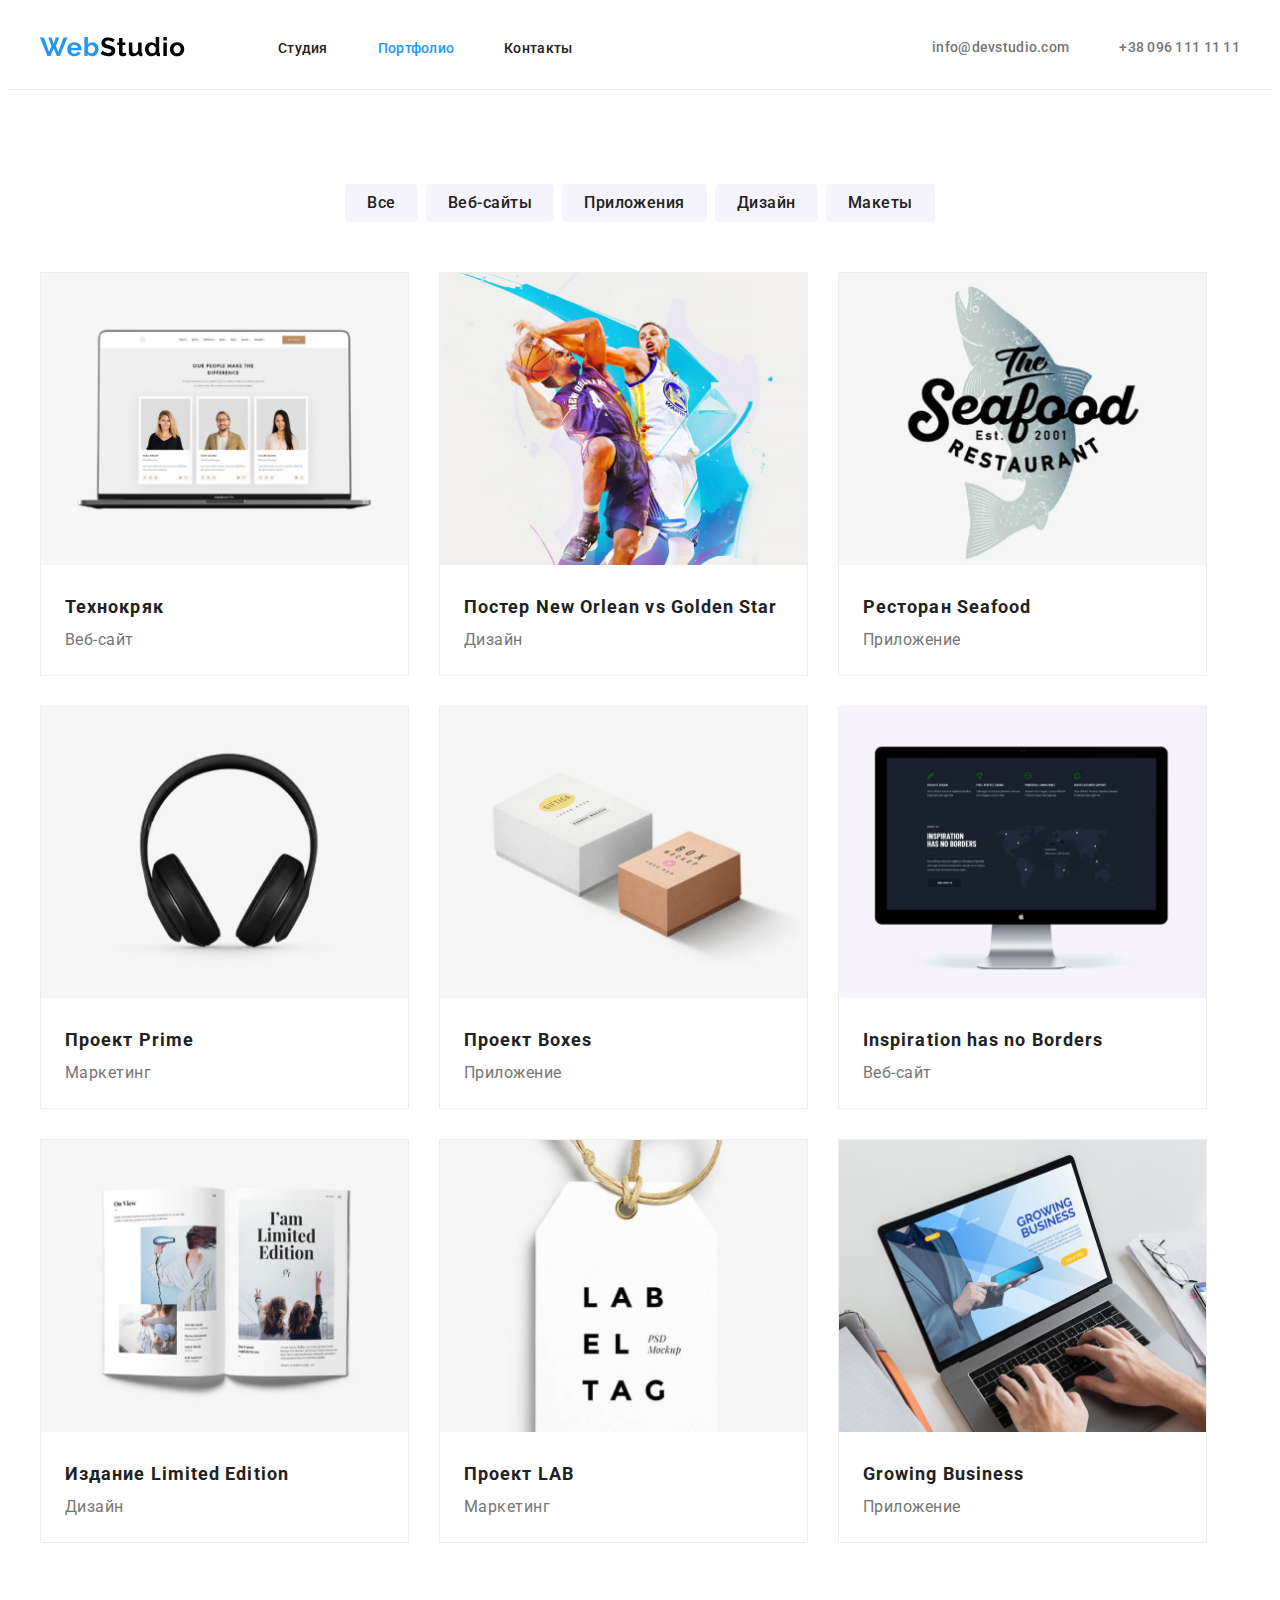
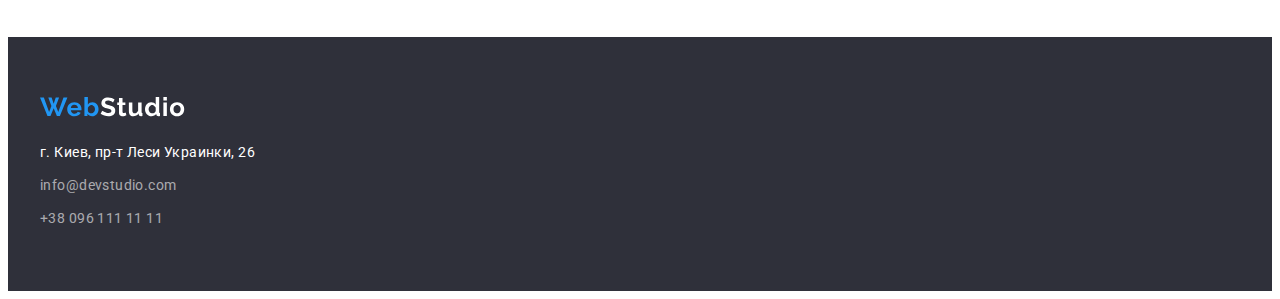
==== commit 6b88d260: "hw3 corrections" ====
--- a/portfolio.html
+++ b/portfolio.html
@@ -44,64 +44,82 @@
                     <li class="item">
                         <a href="">
                             <img src="images/technokryak.jpg" alt="website mockup">
-                            <h3>Технокряк</h3>
-                            <p>Веб-сайт</p>
+                            <div class="project">
+                                <h3>Технокряк</h3>
+                                <p>Веб-сайт</p>
+                            </div>
                         </a>
                     </li>
                     <li class="item">
                         <a href="">
                             <img src="images/poster.jpg" alt="basketball players">
-                            <h3>Постер New Orlean vs Golden Star</h3>
-                            <p>Дизайн</p>
+                            <div class="project">
+                                <h3>Постер New Orlean vs Golden Star</h3>
+                                <p>Дизайн</p>
+                            </div>
                         </a>
                     </li>
                     <li class="item">
                         <a href="">
                             <img src="images/seafood.jpg" alt="reustorant's logo">
-                            <h3>Ресторан Seafood</h3>
-                            <p>Приложение</p>
+                            <div class="project">
+                                <h3>Ресторан Seafood</h3>
+                                <p>Приложение</p>
+                            </div>
                         </a>
                     </li>
                     <li class="item">
                         <a href="">
                             <img src="images/prime.jpg" alt="headphones">
-                            <h3>Проект Prime</h3>
-                            <p>Маркетинг</p>
+                            <div class="project">
+                                <h3>Проект Prime</h3>
+                                <p>Маркетинг</p>
+                            </div>
                         </a>
                     </li>
                     <li class="item">
                         <a href="">
                             <img src="images/boxes.jpg" alt="boxes">
-                            <h3>Проект Boxes</h3>
-                            <p>Приложение</p>
+                            <div class="project">
+                                <h3>Проект Boxes</h3>
+                                <p>Приложение</p>
+                            </div>
                         </a>
                     </li>
                     <li class="item">
                         <a href="">
                             <img src="images/inspiration.jpg" alt="website mockup">
-                            <h3>Inspiration has no Borders</h3>
-                            <p>Веб-сайт</p>
+                            <div class="project">
+                                <h3>Inspiration has no Borders</h3>
+                                <p>Веб-сайт</p>
+                            </div>
                         </a>
                     </li>
                     <li class="item">
                         <a href="">
                             <img src="images/limited.jpg" alt="book mockup">
-                            <h3>Издание Limited Edition</h3>
-                            <p>Дизайн</p>
+                            <div class="project">
+                                <h3>Издание Limited Edition</h3>
+                                <p>Дизайн</p>
+                            </div>
                         </a>
                     </li>
                     <li class="item">
                         <a href="">
                             <img src="images/lab.jpg" alt="label mockup">
-                            <h3>Проект LAB</h3>
-                            <p>Маркетинг</p>
+                            <div class="project">
+                                <h3>Проект LAB</h3>
+                                <p>Маркетинг</p>
+                            </div>
                         </a>
                     </li>
                     <li class="item">
                         <a href="">
                             <img src="images/business.jpg" alt="application mockup">
-                            <h3>Growing Business</h3>
-                            <p>Приложение</p>
+                            <div class="project">
+                                <h3>Growing Business</h3>
+                                <p>Приложение</p>
+                            </div>
                         </a>
                     </li>
                 </ul>
--- a/css/styles.css
+++ b/css/styles.css
@@ -82,6 +82,8 @@
 }
 
 .site-header {
+  border-bottom: 1px solid #ececec;
+
   font-weight: 500;
   font-size: 14px;
   line-height: 1.1;
@@ -129,9 +131,12 @@
 
 /* Main index.html */
 
+.advantages {
+  padding-top: 94px;
+}
+
 .advantages .list {
   display: flex;
-  margin-top: 94px;
 }
 
 .advantages .item:not(:last-child) {
@@ -311,8 +316,11 @@
     0px 2px 2px rgba(0, 0, 0, 0.12);
 }
 
+.project {
+  padding: 20px 24px;
+}
+
 .portfolio .item {
-  padding-bottom: 20px;
   background-color: var(--primary-background);
   border: 1px solid #eeeeee;
   text-align: left;
@@ -340,7 +348,7 @@
 }
 
 .portfolio h3 {
-  margin: 20px auto 0 24px;
+  margin: 0;
 
   color: var(--primary-text-color);
 
@@ -351,7 +359,7 @@
 }
 
 .portfolio p {
-  margin: 4px auto 0 24px;
+  margin: 0;
   color: var(--secondary-text-color);
 
   font-weight: 400;
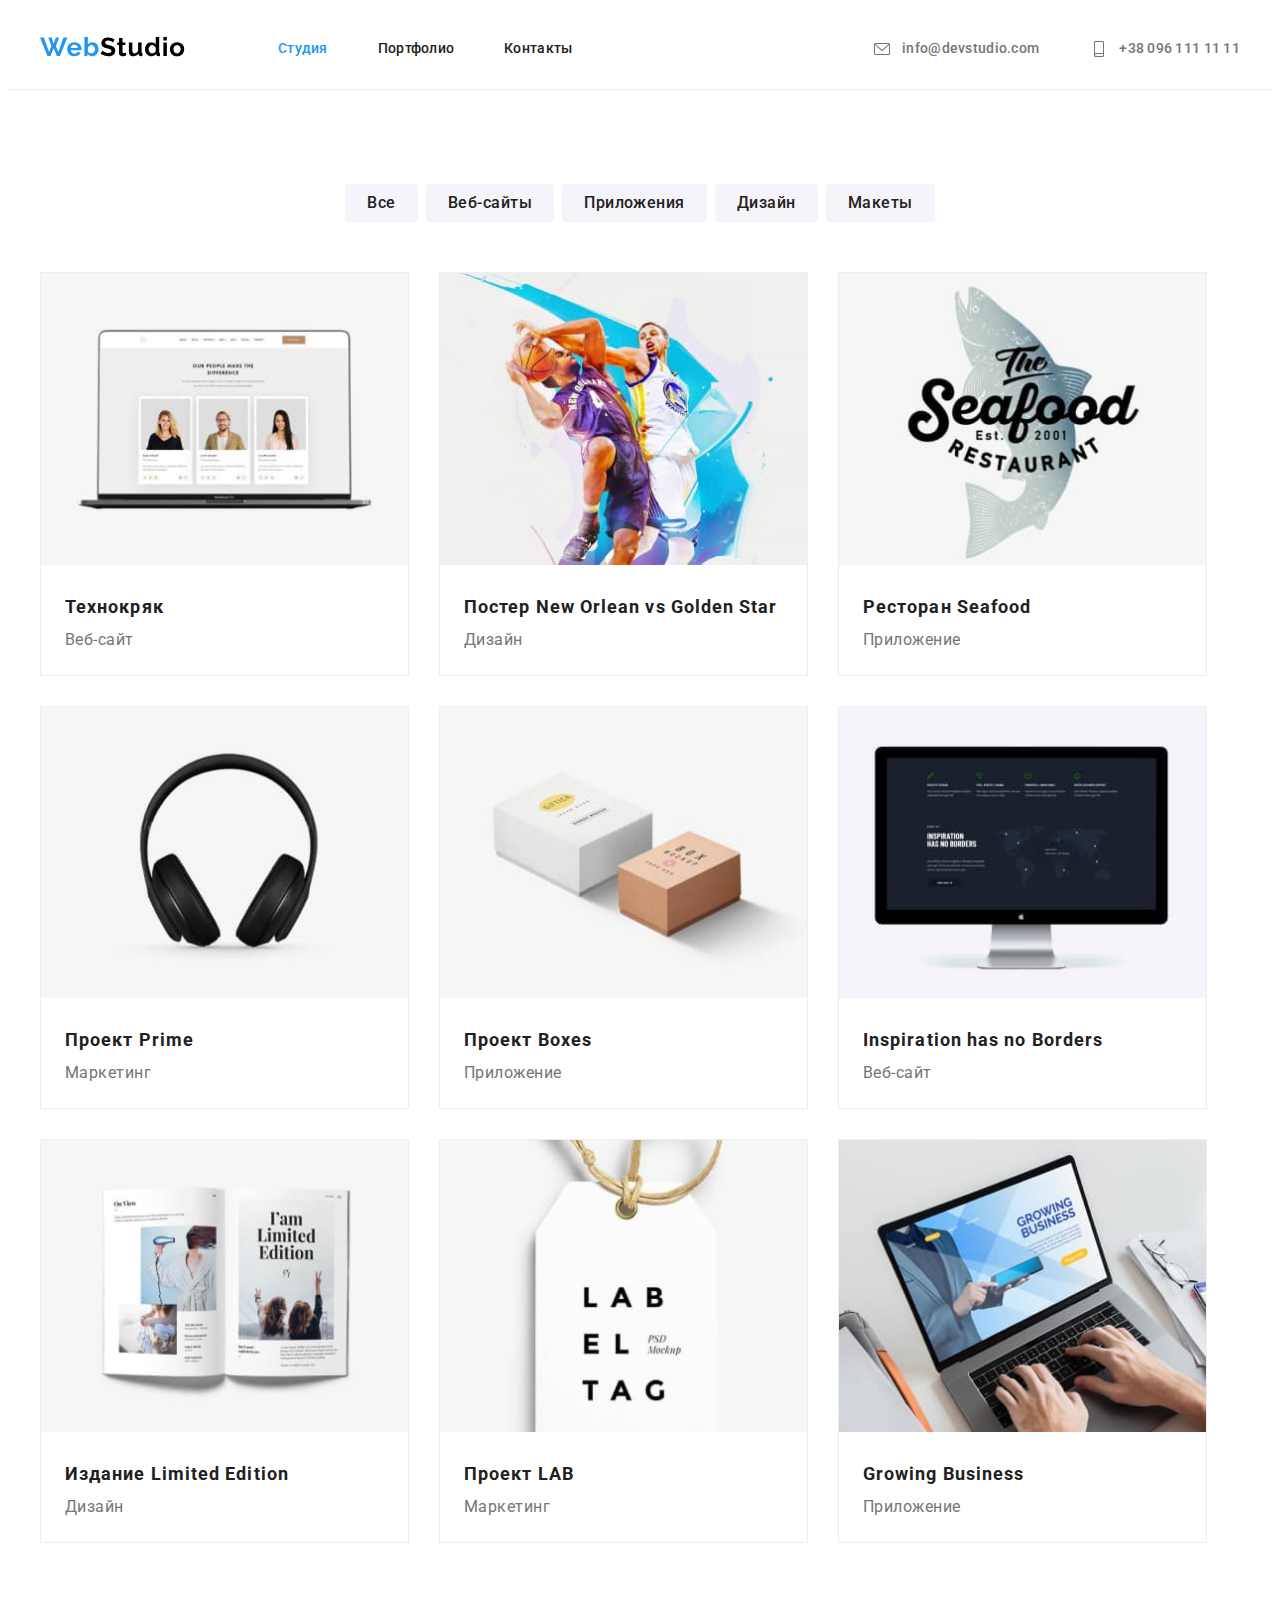
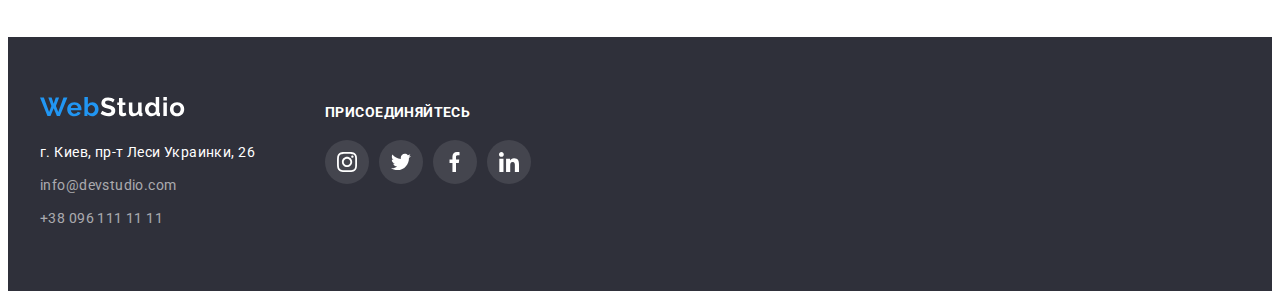
==== commit 0e4c6e2f: "hw 4 completed" ====
--- a/portfolio.html
+++ b/portfolio.html
@@ -19,14 +19,26 @@
                     <img src="images/WebStudio.svg" alt="Логотип">
                 </a>
                 <ul class="list">
-                    <li><a class="link" href="index.html">Студия</a></li>
-                    <li><a class="current link" href="./portfolio.html">Портфолио</a></li>
+                    <li><a class="current link" href="index.html">Студия</a></li>
+                    <li><a class="link" href="./portfolio.html">Портфолио</a></li>
                     <li><a class="link" href="">Контакты</a></li>
                 </ul>
             </nav>
             <ul class="header-contacts list">
-                <li><a href="mailto:info@devstudio.com">info@devstudio.com</a></li>
-                <li><a href="tel:380961111111">+38 096 111 11 11</a></li>
+                <li>
+                    <a class="item" href="mailto:info@devstudio.com">
+                        <svg class="icon">
+                            <use href="./images/sprite.svg#icon-envelope"></use>
+                        </svg>info@devstudio.com
+                    </a>
+                </li>
+                <li>
+                    <a class="item" href="tel:380961111111">
+                        <svg class="icon">
+                            <use href="./images/sprite.svg#icon-smartphone"></use>
+                        </svg>+38 096 111 11 11
+                    </a>
+                </li>
             </ul>
         </div>
     </header>
@@ -128,16 +140,51 @@
     </main>
     <footer class="site-footer">
         <div class="container">
-            <a href="index.html" class="logo">
-                <img src="images/FooterLogo.svg" alt="Логотип">
-            </a>
-            <address class="footer-contacts">
-                <ul class="list">
-                    <li class="item">г. Киев, пр-т Леси Украинки, 26</li>
-                    <li class="item"><a href="mailto:info@devstudio.com">info@devstudio.com</a></li>
-                    <li class="item"><a href="tel:+380961111111">+38 096 111 11 11</a></li>
+            <div class="footer-section">
+                <a href="index.html" class="logo">
+                    <img src="images/FooterLogo.svg" alt="Логотип">
+                </a>
+                <address class="footer-contacts">
+                    <ul class="list">
+                        <li class="item">г. Киев, пр-т Леси Украинки, 26</li>
+                        <li class="item"><a href="mailto:info@devstudio.com">info@devstudio.com</a></li>
+                        <li class="item"><a href="tel:+380961111111">+38 096 111 11 11</a></li>
+                    </ul>
+                </address>
+            </div>
+            <div class="footer-section">
+                <p>Присоединяйтесь</p>
+                <ul class="social-network list">
+                    <li class="network">
+                        <a class="link" href="">
+                            <svg class="icon">
+                                <use href="./images/sprite.svg#icon-inst"></use>
+                            </svg>
+                        </a>
+                    </li>
+                    <li class="network">
+                        <a class="link" href="">
+                            <svg class="icon">
+                                <use href="./images/sprite.svg#icon-twit"></use>
+                            </svg>
+                        </a>
+                    </li>
+                    <li class="network">
+                        <a class="link" href="">
+                            <svg class="icon">
+                                <use href="./images/sprite.svg#icon-facebook"></use>
+                            </svg>
+                        </a>
+                    </li>
+                    <li class="network">
+                        <a class="link" href="">
+                            <svg class="icon">
+                                <use href="./images/sprite.svg#icon-linkedin"></use>
+                            </svg>
+                        </a>
+                    </li>
                 </ul>
-            </address>
+            </div>
         </div>
     </footer>
 </body>
--- a/css/styles.css
+++ b/css/styles.css
@@ -6,6 +6,7 @@
   --hero-background-color: #2f303a;
   --primary-background: #ffffff;
   --secondary-background: #f5f4fa;
+  --primary-icon: #afb1b8;
 }
 
 body {
@@ -90,6 +91,23 @@
   letter-spacing: 0.02em;
 }
 
+.header-contacts .item {
+  display: flex;
+  align-items: center;
+}
+
+.header-contacts .icon {
+  width: 20px;
+  height: 16px;
+  margin-right: 10px;
+  fill: currentColor;
+}
+
+.header-contacts .icon:hover,
+.header-contacts .icon:focus {
+  fill: currentColor;
+}
+
 .navigation .current {
   color: var(--accent-color);
 }
@@ -97,14 +115,26 @@
 /* Hero */
 
 .hero {
-  background-color: var(--hero-background-color);
-
-  text-align: center;
+  height: 600px;
+  max-width: 1600px;
+  margin-left: auto;
+  margin-right: auto;
+  background-image: linear-gradient(
+      to right,
+      rgba(47, 48, 58, 0.4),
+      rgba(47, 48, 58, 0.4)
+    ),
+    url(../images/hero.jpg);
+
+  display: flex;
+  align-items: center;
+  justify-content: center;
+  flex-direction: column;
   letter-spacing: 0.06em;
 }
 
 .hero h1 {
-  margin: 0;
+  margin: 0 0 40px;
 
   color: var(--secondary-accent-color);
 
@@ -112,6 +142,7 @@
   font-size: 44px;
   line-height: 1.36;
   text-transform: uppercase;
+  text-align: center;
 }
 
 .hero a {
@@ -131,6 +162,30 @@
 
 /* Main index.html */
 
+.advantages .icon {
+  background-color: var(--secondary-background);
+  background-repeat: no-repeat;
+  background-position: center;
+  height: 120px;
+  width: 270px;
+}
+
+.advantages .antenna {
+  background-image: url(../images/antenna.svg);
+}
+
+.advantages .clock {
+  background-image: url(../images/clock.svg);
+}
+
+.advantages .diagramm {
+  background-image: url(../images/diagram.svg);
+}
+
+.advantages .astronaut {
+  background-image: url(../images/astronaut.svg);
+}
+
 .advantages {
   padding-top: 94px;
 }
@@ -144,7 +199,7 @@
 }
 
 .advantages h3 {
-  margin: 0;
+  margin: 30px 0 0;
 
   color: var(--primary-text-color);
 
@@ -202,8 +257,6 @@
 }
 
 .team .item {
-  padding-bottom: 30px;
-
   box-shadow: 0px 1px 3px rgba(0, 0, 0, 0.12), 0px 1px 1px rgba(0, 0, 0, 0.14),
     0px 2px 1px rgba(0, 0, 0, 0.2);
   border-radius: 0px 0px 4px 4px;
@@ -219,7 +272,7 @@
 }
 
 .team h3 {
-  margin: 30px 0 0;
+  margin: 0;
   color: var(--primary-text-color);
 
   font-weight: 500;
@@ -235,11 +288,109 @@
   font-weight: 400;
 }
 
+.item-header {
+  padding: 30px 32px;
+}
+
+.social-network {
+  margin-top: 16px;
+}
+
+.social-network .network:not(:last-child) {
+  margin-right: 10px;
+}
+
+.social-network .link {
+  display: flex;
+  width: 44px;
+  height: 44px;
+  color: var(--primary-icon);
+  text-decoration: none;
+  border-radius: 50%;
+  align-items: center;
+  justify-content: center;
+}
+
+.social-network .link:hover,
+.social-network .link:focus {
+  color: var(--primary-background);
+  background-color: var(--accent-color);
+}
+
+.social-network .icon {
+  width: 20px;
+  height: 20px;
+  fill: currentColor;
+}
+
+.clients {
+  padding: 94px 0;
+}
+
+.client-links .link {
+  display: flex;
+  align-items: center;
+  justify-content: center;
+  width: 170px;
+  height: 90px;
+  border: 1px solid var(--primary-icon);
+  box-sizing: border-box;
+  border-radius: 4px;
+  color: var(--primary-icon);
+}
+
+.client-links .link:hover,
+.client-links .link:focus {
+  border: 1px solid var(--accent-color);
+  color: var(--accent-color);
+}
+
+.client-links .icon {
+  width: 49px;
+  height: 44px;
+  fill: currentColor;
+}
+
+.client-links .client:not(:last-child) {
+  margin-right: 30px;
+}
+
 /* Footer */
 
-.site-footer .container {
+.footer-section {
+  display: flex;
   flex-direction: column;
   align-items: flex-start;
+}
+
+.footer-section:not(:last-child) {
+  margin-right: 70px;
+}
+
+.footer-section .social-network {
+  margin-top: 20px;
+  display: flex;
+}
+
+.footer-section .link {
+  background-color: rgba(255, 255, 255, 0.1);
+}
+
+.footer-section .icon {
+  fill: var(--secondary-accent-color);
+}
+
+.footer-section p {
+  margin: 0;
+  padding-top: 7px;
+
+  font-weight: 700;
+  font-size: 14px;
+  line-height: 16px;
+  letter-spacing: 0.03em;
+  text-transform: uppercase;
+
+  color: var(--secondary-accent-color);
 }
 
 .site-footer {
@@ -326,6 +477,12 @@
   text-align: left;
 }
 
+.portfolio .item:hover,
+.portfolio .item:focus {
+  box-shadow: 0px 1px 1px rgba(0, 0, 0, 0.12), 0px 4px 4px rgba(0, 0, 0, 0.06),
+    1px 4px 6px rgba(0, 0, 0, 0.16);
+}
+
 .portfolio {
   display: flex;
   flex-wrap: wrap;
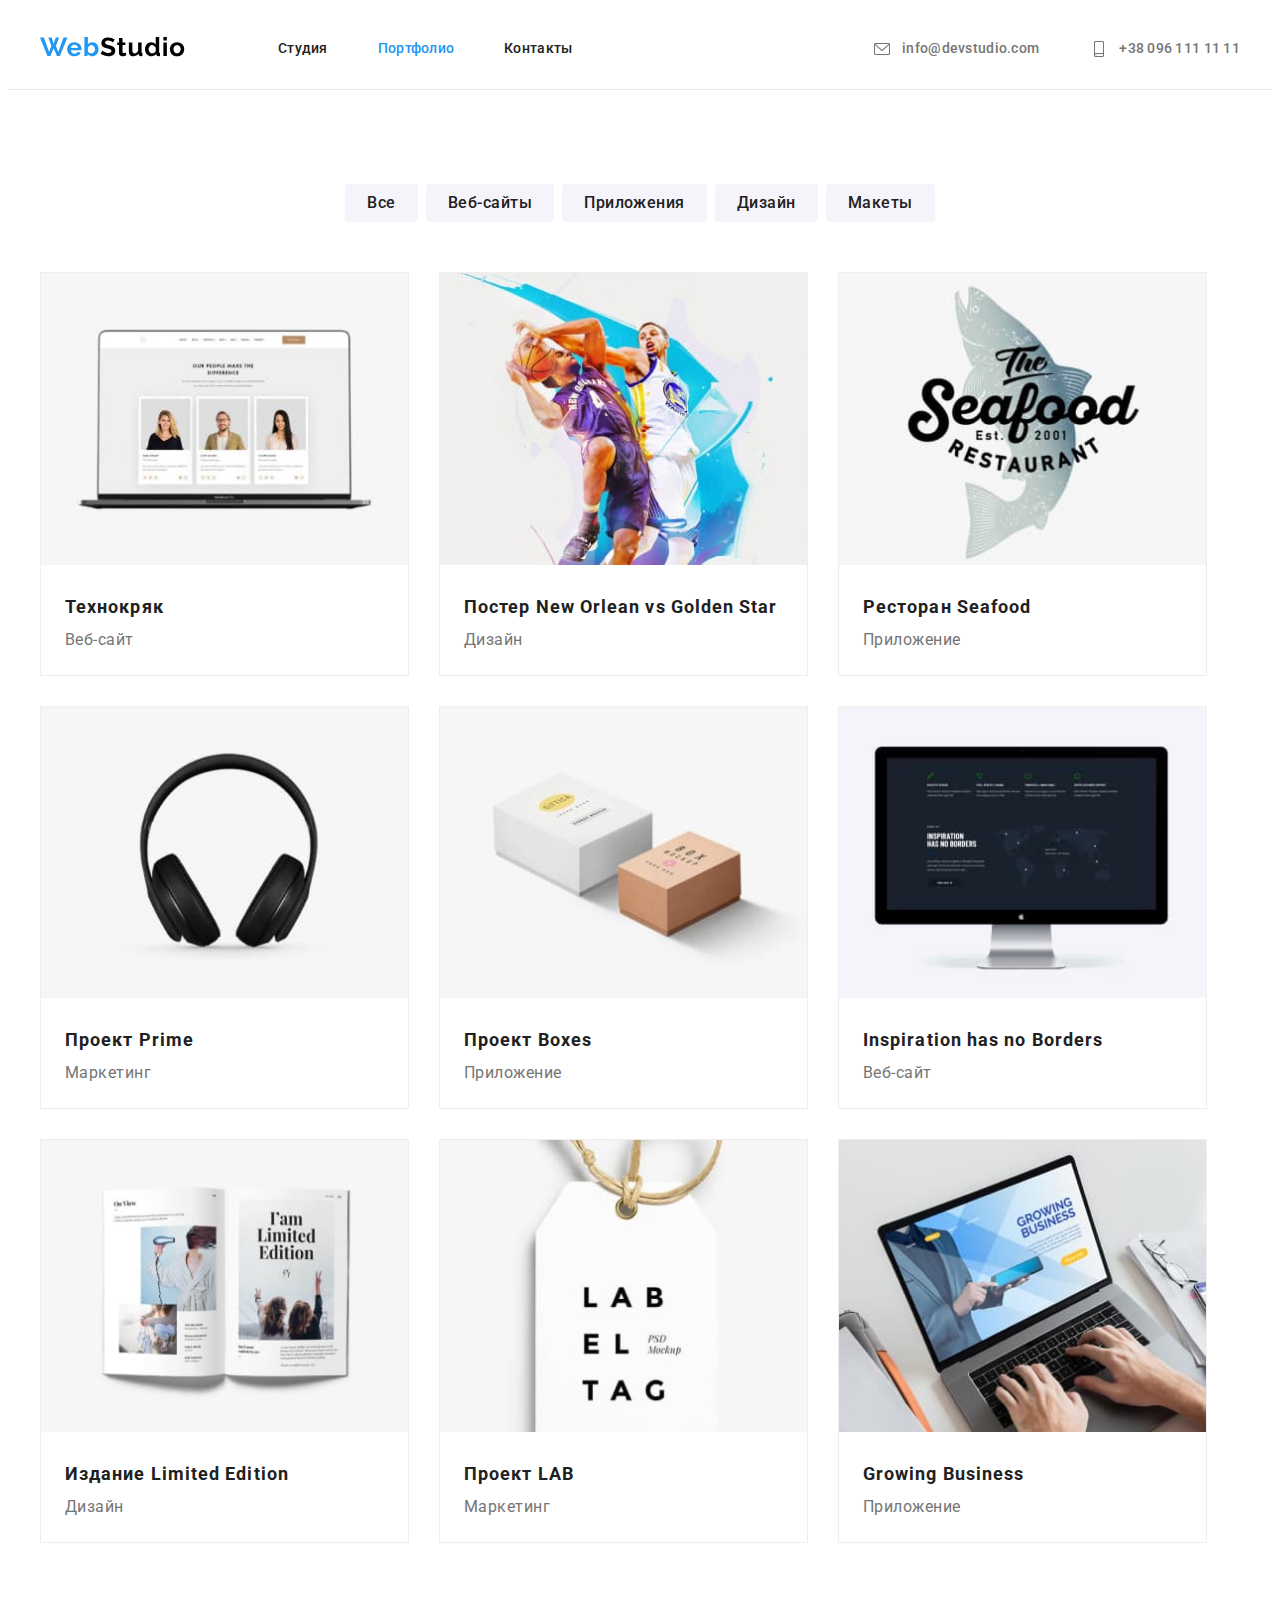
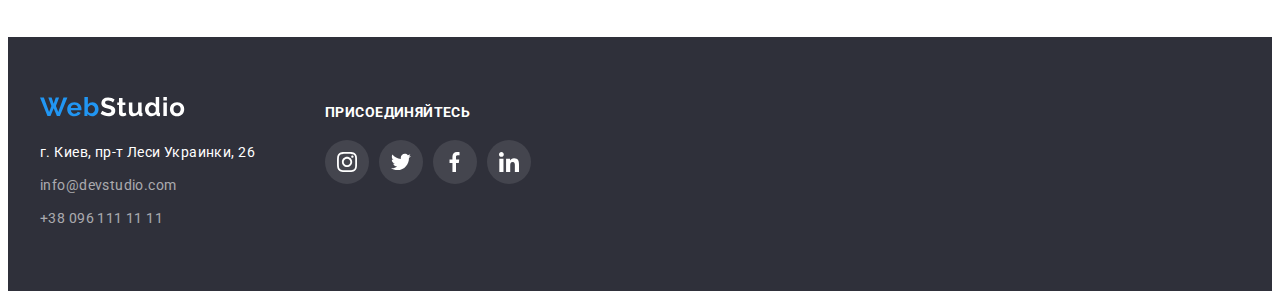
==== commit 9a7fcd7c: "hw corrections" ====
--- a/portfolio.html
+++ b/portfolio.html
@@ -19,8 +19,8 @@
                     <img src="images/WebStudio.svg" alt="Логотип">
                 </a>
                 <ul class="list">
-                    <li><a class="current link" href="index.html">Студия</a></li>
-                    <li><a class="link" href="./portfolio.html">Портфолио</a></li>
+                    <li><a class="link" href="index.html">Студия</a></li>
+                    <li><a class="current link" href="./portfolio.html">Портфолио</a></li>
                     <li><a class="link" href="">Контакты</a></li>
                 </ul>
             </nav>
@@ -54,7 +54,7 @@
                 </ul>
                 <ul class="list portfolio">
                     <li class="item">
-                        <a href="">
+                        <a class="portfolio-link" href="">
                             <img src="images/technokryak.jpg" alt="website mockup">
                             <div class="project">
                                 <h3>Технокряк</h3>
@@ -63,7 +63,7 @@
                         </a>
                     </li>
                     <li class="item">
-                        <a href="">
+                        <a class="portfolio-link" href="">
                             <img src="images/poster.jpg" alt="basketball players">
                             <div class="project">
                                 <h3>Постер New Orlean vs Golden Star</h3>
@@ -72,7 +72,7 @@
                         </a>
                     </li>
                     <li class="item">
-                        <a href="">
+                        <a class="portfolio-link" href="">
                             <img src="images/seafood.jpg" alt="reustorant's logo">
                             <div class="project">
                                 <h3>Ресторан Seafood</h3>
@@ -81,7 +81,7 @@
                         </a>
                     </li>
                     <li class="item">
-                        <a href="">
+                        <a class="portfolio-link" href="">
                             <img src="images/prime.jpg" alt="headphones">
                             <div class="project">
                                 <h3>Проект Prime</h3>
@@ -90,7 +90,7 @@
                         </a>
                     </li>
                     <li class="item">
-                        <a href="">
+                        <a class="portfolio-link" href="">
                             <img src="images/boxes.jpg" alt="boxes">
                             <div class="project">
                                 <h3>Проект Boxes</h3>
@@ -99,7 +99,7 @@
                         </a>
                     </li>
                     <li class="item">
-                        <a href="">
+                        <a class="portfolio-link" href="">
                             <img src="images/inspiration.jpg" alt="website mockup">
                             <div class="project">
                                 <h3>Inspiration has no Borders</h3>
@@ -108,7 +108,7 @@
                         </a>
                     </li>
                     <li class="item">
-                        <a href="">
+                        <a class="portfolio-link" href="">
                             <img src="images/limited.jpg" alt="book mockup">
                             <div class="project">
                                 <h3>Издание Limited Edition</h3>
@@ -117,7 +117,7 @@
                         </a>
                     </li>
                     <li class="item">
-                        <a href="">
+                        <a class="portfolio-link" href="">
                             <img src="images/lab.jpg" alt="label mockup">
                             <div class="project">
                                 <h3>Проект LAB</h3>
@@ -126,7 +126,7 @@
                         </a>
                     </li>
                     <li class="item">
-                        <a href="">
+                        <a class="portfolio-link" href="">
                             <img src="images/business.jpg" alt="application mockup">
                             <div class="project">
                                 <h3>Growing Business</h3>
--- a/css/styles.css
+++ b/css/styles.css
@@ -346,9 +346,37 @@
 }
 
 .client-links .icon {
+  fill: currentColor;
+}
+
+.client-links .logo-1 {
   width: 49px;
   height: 44px;
-  fill: currentColor;
+}
+
+.client-links .logo-2 {
+  width: 40px;
+  height: 52px;
+}
+
+.client-links .logo-3 {
+  width: 41px;
+  height: 42px;
+}
+
+.client-links .logo-4 {
+  width: 79px;
+  height: 42px;
+}
+
+.client-links .logo-5 {
+  width: 59px;
+  height: 47px;
+}
+
+.client-links .logo-6 {
+  width: 88px;
+  height: 45px;
 }
 
 .client-links .client:not(:last-child) {
@@ -477,8 +505,18 @@
   text-align: left;
 }
 
-.portfolio .item:hover,
+/* .portfolio .item:hover,
 .portfolio .item:focus {
+  box-shadow: 0px 1px 1px rgba(0, 0, 0, 0.12), 0px 4px 4px rgba(0, 0, 0, 0.06),
+    1px 4px 6px rgba(0, 0, 0, 0.16);
+} */
+
+.portfolio-link {
+  display: block;
+}
+
+.portfolio-link:focus,
+.portfolio-link:hover {
   box-shadow: 0px 1px 1px rgba(0, 0, 0, 0.12), 0px 4px 4px rgba(0, 0, 0, 0.06),
     1px 4px 6px rgba(0, 0, 0, 0.16);
 }
